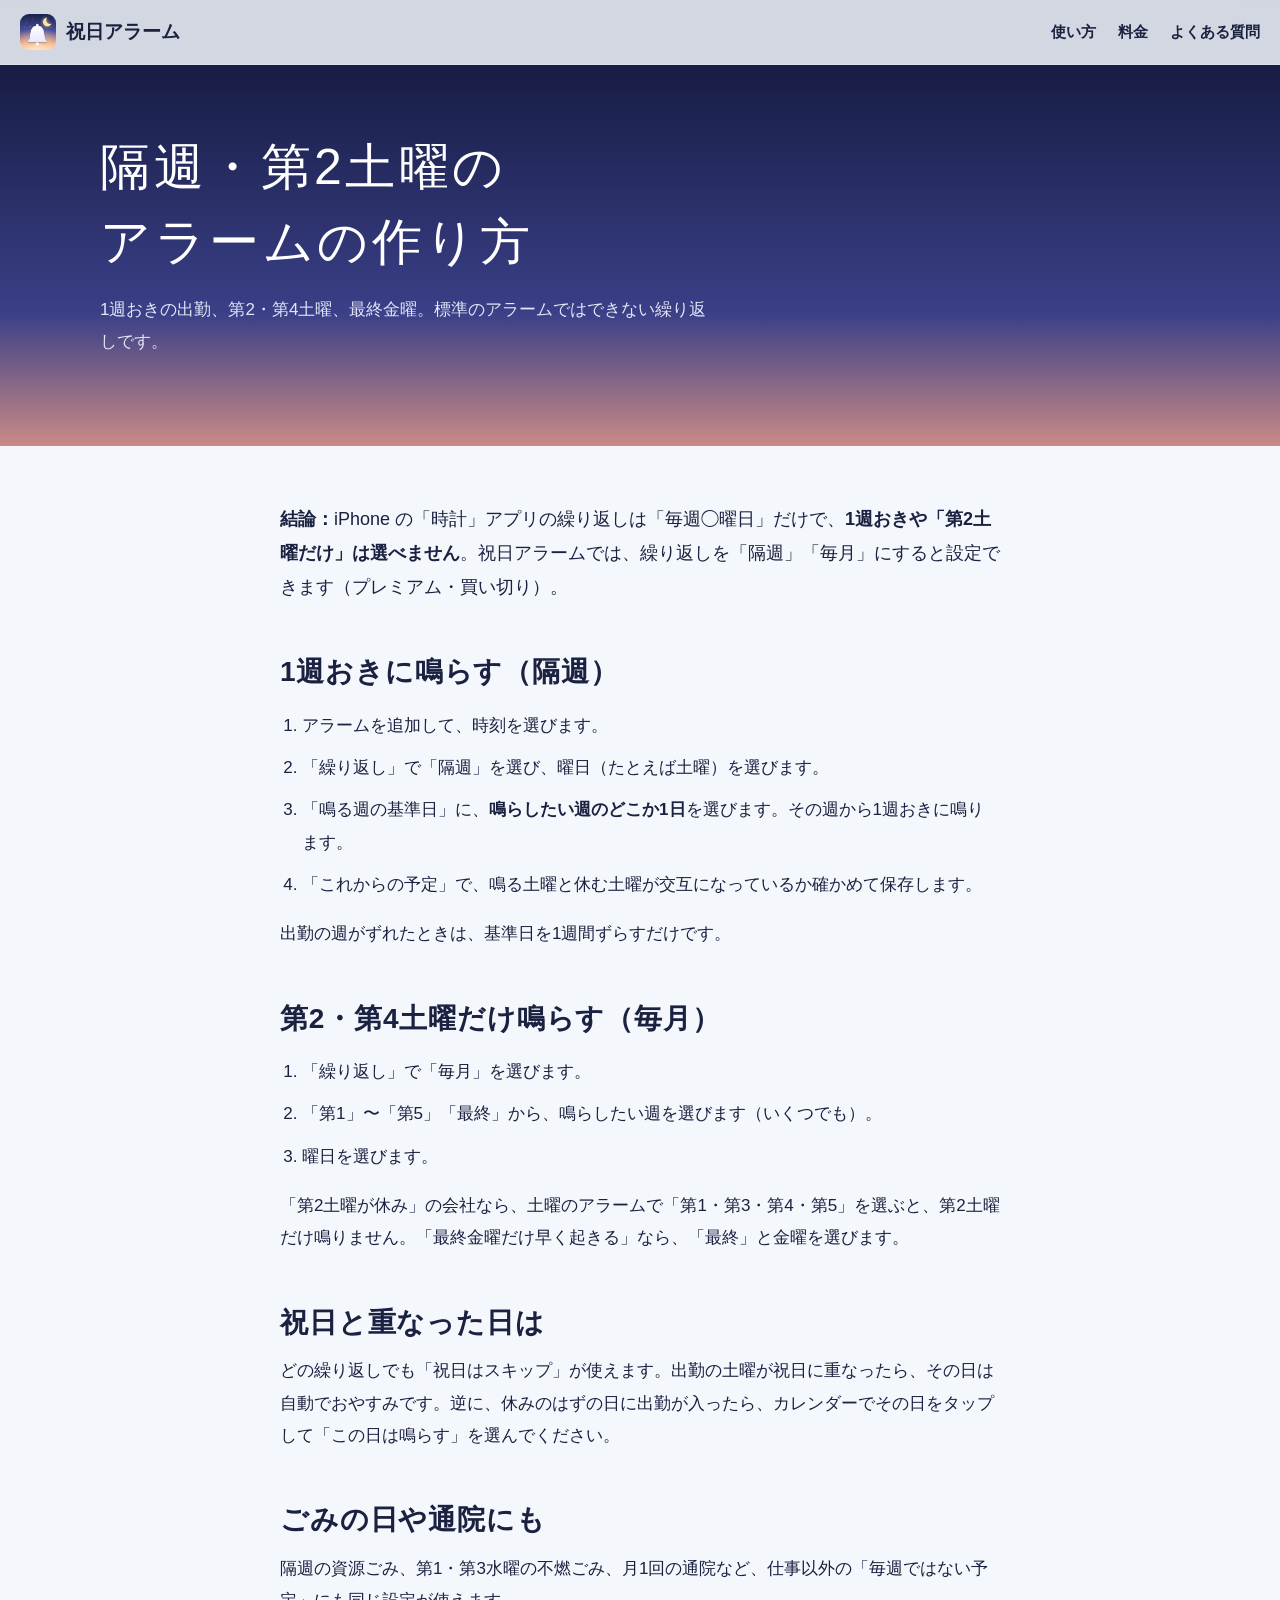
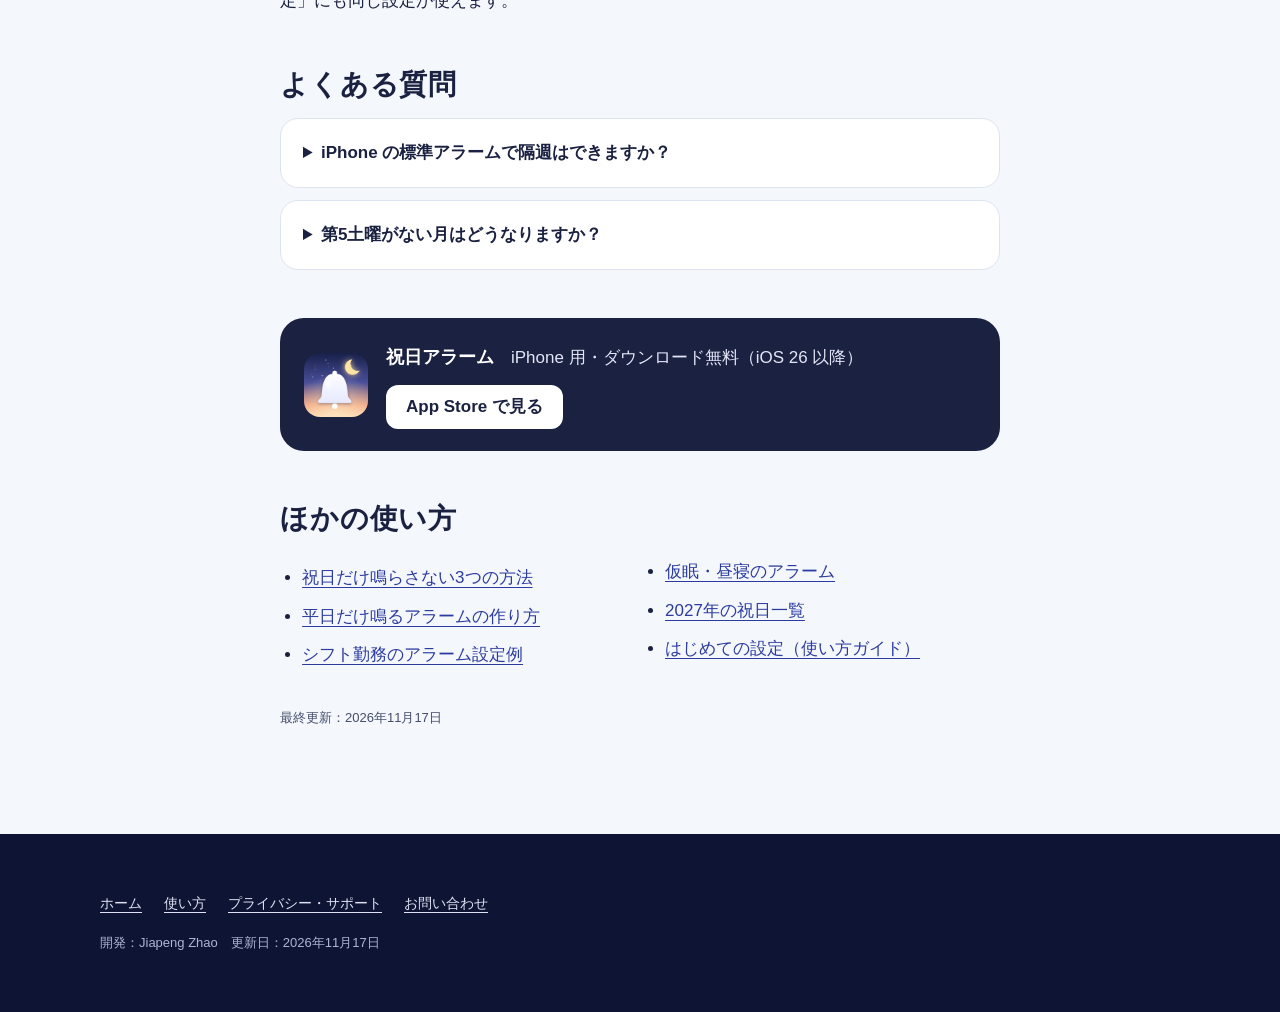
==== biweekly.html @ 5b77fecb "feat: 2.4 の音 5 曲を配信、サイトの文字と空を作り直し、読み物 6 ページを追加 - sounds: 朝のピアノ・朝露のハープ・しゃきっとブラス・祭りの朝（プレミアム）、カフェのボサノバ（" ====
<!doctype html>
<html lang="ja">
<head>
<meta charset="utf-8">
<meta name="viewport" content="width=device-width, initial-scale=1, viewport-fit=cover">
<title>隔週・第2土曜だけ鳴らす（休む）アラームの作り方｜iPhone</title>
<meta name="description" content="iPhone の標準アラームは「毎週」しか選べません。1週おきの土曜出勤、第2・第4土曜だけ休み、最終金曜だけ早起き。祝日アラームでの設定手順をまとめました。">
<link rel="canonical" href="https://zhao73.github.io/holidayalarm-support/biweekly.html">
<meta name="theme-color" content="#0e1433">
<meta property="og:type" content="article">
<meta property="og:title" content="隔週・第2土曜だけ鳴らす（休む）アラームの作り方｜iPhone">
<meta property="og:description" content="iPhone の標準アラームは「毎週」しか選べません。1週おきの土曜出勤、第2・第4土曜だけ休み、最終金曜だけ早起き。祝日アラームでの設定手順をまとめました。">
<meta property="og:url" content="https://zhao73.github.io/holidayalarm-support/biweekly.html">
<meta property="og:image" content="https://zhao73.github.io/holidayalarm-support/assets/og.png">
<meta property="og:image:width" content="1200">
<meta property="og:image:height" content="630">
<meta name="twitter:card" content="summary_large_image">
<link rel="icon" href="assets/icon-64.png" sizes="64x64">
<link rel="apple-touch-icon" href="assets/icon-180.png">
<link rel="stylesheet" href="style.css">
<script type="application/ld+json">[{"@context": "https://schema.org", "@type": "Article", "headline": "隔週・第2土曜だけ鳴らす（休む）アラームの作り方｜iPhone", "description": "iPhone の標準アラームは「毎週」しか選べません。1週おきの土曜出勤、第2・第4土曜だけ休み、最終金曜だけ早起き。祝日アラームでの設定手順をまとめました。", "inLanguage": "ja", "dateModified": "2026-11-17", "mainEntityOfPage": "https://zhao73.github.io/holidayalarm-support/biweekly.html", "author": {"@type": "Person", "name": "Jiapeng Zhao"}, "publisher": {"@type": "Organization", "name": "祝日アラーム", "logo": {"@type": "ImageObject", "url": "https://zhao73.github.io/holidayalarm-support/assets/icon-512.png"}}, "image": "https://zhao73.github.io/holidayalarm-support/assets/og.png"}, {"@context": "https://schema.org", "@type": "FAQPage", "mainEntity": [{"@type": "Question", "name": "iPhone の標準アラームで隔週はできますか？", "acceptedAnswer": {"@type": "Answer", "text": "できません。「時計」アプリの繰り返しは毎週の曜日だけです。"}}, {"@type": "Question", "name": "第5土曜がない月はどうなりますか？", "acceptedAnswer": {"@type": "Answer", "text": "その月は鳴りません。「最終」を選ぶと、第4でも第5でも、その月の最後の土曜に鳴ります。"}}]}]</script>
</head>
<body>
<a class="skip" href="#main">本文へ移動</a>
<header class="site-header" id="header">
  <a class="brand" href="./"><img src="assets/icon-64.png" width="36" height="36" alt="">祝日アラーム</a>
  <nav aria-label="メイン"><a href="guide.html">使い方</a><a class="wide" href="./#price">料金</a><a href="./#faq">よくある質問</a></nav>
</header>
<main id="main">
  <div class="page-top"><div class="wrap">
    <h1>隔週・第2土曜の<br>アラームの作り方</h1>
    <p>1週おきの出勤、第2・第4土曜、最終金曜。標準のアラームではできない繰り返しです。</p>
  </div></div>
  <div class="doc">
    <p><b>結論：</b>iPhone の「時計」アプリの繰り返しは「毎週◯曜日」だけで、<b>1週おきや「第2土曜だけ」は選べません</b>。祝日アラームでは、繰り返しを「隔週」「毎月」にすると設定できます（プレミアム・買い切り）。</p>

    <h2>1週おきに鳴らす（隔週）</h2>
    <ol>
      <li>アラームを追加して、時刻を選びます。</li>
      <li>「繰り返し」で「隔週」を選び、曜日（たとえば土曜）を選びます。</li>
      <li>「鳴る週の基準日」に、<b>鳴らしたい週のどこか1日</b>を選びます。その週から1週おきに鳴ります。</li>
      <li>「これからの予定」で、鳴る土曜と休む土曜が交互になっているか確かめて保存します。</li>
    </ol>
    <p>出勤の週がずれたときは、基準日を1週間ずらすだけです。</p>

    <h2>第2・第4土曜だけ鳴らす（毎月）</h2>
    <ol>
      <li>「繰り返し」で「毎月」を選びます。</li>
      <li>「第1」〜「第5」「最終」から、鳴らしたい週を選びます（いくつでも）。</li>
      <li>曜日を選びます。</li>
    </ol>
    <p>「第2土曜が休み」の会社なら、土曜のアラームで「第1・第3・第4・第5」を選ぶと、第2土曜だけ鳴りません。「最終金曜だけ早く起きる」なら、「最終」と金曜を選びます。</p>

    <h2>祝日と重なった日は</h2>
    <p>どの繰り返しでも「祝日はスキップ」が使えます。出勤の土曜が祝日に重なったら、その日は自動でおやすみです。逆に、休みのはずの日に出勤が入ったら、カレンダーでその日をタップして「この日は鳴らす」を選んでください。</p>

    <h2>ごみの日や通院にも</h2>
    <p>隔週の資源ごみ、第1・第3水曜の不燃ごみ、月1回の通院など、仕事以外の「毎週ではない予定」にも同じ設定が使えます。</p>
<h2>よくある質問</h2>
<details><summary>iPhone の標準アラームで隔週はできますか？</summary><p>できません。「時計」アプリの繰り返しは毎週の曜日だけです。</p></details>
<details><summary>第5土曜がない月はどうなりますか？</summary><p>その月は鳴りません。「最終」を選ぶと、第4でも第5でも、その月の最後の土曜に鳴ります。</p></details>
    <div class="get">
      <img src="assets/icon-180.png" width="64" height="64" alt="">
      <div>
        <p><b>祝日アラーム</b>　iPhone 用・ダウンロード無料（iOS 26 以降）</p>
        <a class="store-link" href="https://apps.apple.com/jp/app/id6788308440">App Store で見る</a>
      </div>
    </div>
    <h2>ほかの使い方</h2>
    <ul class="more"><li><a href="iphone-holiday-alarm.html">祝日だけ鳴らさない3つの方法</a></li><li><a href="weekday-only.html">平日だけ鳴るアラームの作り方</a></li><li><a href="shift.html">シフト勤務のアラーム設定例</a></li><li><a href="nap.html">仮眠・昼寝のアラーム</a></li><li><a href="holidays-2027.html">2027年の祝日一覧</a></li><li><a href="guide.html">はじめての設定（使い方ガイド）</a></li></ul>
    <p class="updated">最終更新：2026年11月17日</p>
  </div>
</main>
<footer class="site-footer">
  <div class="wrap footer-inner" style="padding-top:56px">
    <div class="footer-links" style="margin-top:0">
      <a href="./">ホーム</a><a href="guide.html">使い方</a><a href="privacy.html">プライバシー・サポート</a><a href="mailto:qwe911291860@gmail.com">お問い合わせ</a>
    </div>
    <p class="footer-meta">開発：Jiapeng Zhao　更新日：2026年11月17日</p>
  </div>
</footer>
<script>document.getElementById("header").classList.add("solid");</script>
</body>
</html>
---- style.css ----
/* 祝日アラーム 公式サイト — 2.0「夜明けの空」 */
:root {
  --yoru: #0e1433;
  --yoru-2: #18214a;
  --ai: #2b3b9f;
  --ai-light: #9aa6ff;
  --shinonome: #f2a07b;
  --asa: #f4f7fc;
  --tsuki: #ffe3a6;
  --shu: #b3261e;
  --ink: #1b2140;
  --muted: #454d6b;
  --line: #dde3f0;
  --card: #ffffff;
  /* 2.4：丸ゴシックの極太（Zen Maru Gothic 900）をやめた。iPhone・Mac に入っているヒラギノ角ゴを使い、
     見出しは W6、いちばん大きな見出しだけ W3 の細い字で組む（Web フォントの読み込みもなくなる） */
  --sans: -apple-system, BlinkMacSystemFont, "Hiragino Sans", "Hiragino Kaku Gothic ProN", "Yu Gothic Medium", "Yu Gothic", "Noto Sans JP", "Segoe UI", sans-serif;
  --round: var(--sans);
  --radius: 22px;
}

*, *::before, *::after { box-sizing: border-box; }
html { -webkit-text-size-adjust: 100%; }
body {
  margin: 0;
  background: var(--asa);
  color: var(--ink);
  font: 17px/1.9 var(--sans);
  font-feature-settings: "palt" 1;
}
img { max-width: 100%; height: auto; display: block; }
a { color: var(--ai); text-underline-offset: 4px; }
a:focus-visible, button:focus-visible, summary:focus-visible {
  outline: 3px solid var(--shinonome);
  outline-offset: 4px;
  border-radius: 8px;
}
h1, h2, h3 { font-family: var(--sans); font-weight: 600; line-height: 1.45; letter-spacing: .03em; margin: 0; }
h2 { font-size: clamp(28px, 4.4vw, 44px); }
h3 { font-size: 22px; font-weight: 600; }
p { margin: 0 0 1em; }
.wrap { width: min(1080px, 100% - 40px); margin-inline: auto; }
.skip { position: absolute; left: -999px; top: 8px; background: #fff; padding: 8px 14px; border-radius: 10px; z-index: 50; }
.skip:focus { left: 12px; }

/* ヘッダー */
.site-header {
  position: fixed; inset: 0 0 auto; z-index: 20;
  display: flex; align-items: center; justify-content: space-between; gap: 16px;
  padding: 14px 20px;
  color: #fff;
  transition: background .35s ease, color .35s ease, box-shadow .35s ease;
}
.site-header.solid {
  background: rgba(244, 247, 252, .86);
  backdrop-filter: saturate(1.4) blur(14px);
  -webkit-backdrop-filter: saturate(1.4) blur(14px);
  color: var(--ink);
  box-shadow: 0 1px 0 var(--line);
}
.brand { display: flex; align-items: center; gap: 10px; color: inherit; text-decoration: none; font-family: var(--round); font-weight: 600; font-size: 19px; }
.brand img { width: 36px; height: 36px; border-radius: 9px; }
.site-header nav { display: flex; gap: 22px; font-size: 15px; font-weight: 600; }
.site-header nav a { color: inherit; text-decoration: none; }
.site-header nav a:hover { text-decoration: underline; }

/* ヒーロー：スクロールで夜 → 朝 */
.hero { position: relative; height: 260vh; background: var(--yoru); }
.hero-stage { position: sticky; top: 0; height: 100vh; height: 100svh; overflow: hidden; color: #fff; }
#sky { position: absolute; inset: 0; width: 100%; height: 100%; }
.hero-copy {
  position: relative; z-index: 2;
  width: min(1080px, 100% - 40px); margin: 0 auto;
  padding-top: clamp(110px, 17vh, 170px);
}
.hero h1 { font-size: clamp(38px, 6.6vw, 84px); font-weight: 300; letter-spacing: .09em; line-height: 1.38; text-shadow: 0 2px 30px rgba(8, 12, 34, .45); }
/* WebGL が使えないとき：同じ色の止まった空 */
.hero-stage.no-gl { background: linear-gradient(180deg, #060818 0%, #131a3c 62%, #2b2f66 100%); }
.hero-stage.no-gl.lit { background: linear-gradient(180deg, #264dad 0%, #9eb8ee 70%, #fdd4a9 100%); }
.hero .lead { font-size: clamp(16px, 1.7vw, 19px); font-weight: 400; line-height: 2.05; letter-spacing: .04em; max-width: 31em; margin-top: 22px; color: rgba(255, 255, 255, .94); text-shadow: 0 1px 14px rgba(8, 12, 34, .5); }
.hero-actions { display: flex; flex-wrap: wrap; align-items: center; gap: 14px 22px; margin-top: 26px; }
.hint { font-size: 14px; opacity: .85; transition: opacity .4s; }

.store-btn {
  display: inline-flex; align-items: center; gap: 10px;
  background: #fff; color: var(--ink);
  font-weight: 600; text-decoration: none;
  padding: 12px 20px 12px 16px; border-radius: 14px;
  box-shadow: 0 10px 30px rgba(14, 20, 51, .25);
  transition: transform .2s cubic-bezier(.2, .8, .2, 1), box-shadow .2s;
}
.store-btn:hover { transform: translateY(-2px); box-shadow: 0 14px 34px rgba(14, 20, 51, .32); }
.store-btn svg { width: 22px; height: 22px; }
.store-btn small { display: block; font-size: 11px; font-weight: 600; opacity: .7; line-height: 1.2; }
.store-btn span { line-height: 1.25; }
.store-btn.dark { background: var(--ai); color: #fff; }

/* 1 週間のストリップ */
.week {
  position: absolute; z-index: 2; left: 50%; bottom: clamp(26px, 7vh, 70px);
  transform: translateX(-50%);
  display: grid; grid-template-columns: repeat(7, minmax(0, 1fr)); gap: 10px;
  width: min(760px, 100% - 28px);
}
.day {
  position: relative;
  background: rgba(255, 255, 255, .14);
  border: 1px solid rgba(255, 255, 255, .28);
  -webkit-backdrop-filter: blur(10px); backdrop-filter: blur(10px);
  border-radius: 18px; padding: 10px 4px 12px; text-align: center;
  font-family: var(--round); color: #fff;
  transition: background .6s, color .6s, border-color .6s;
}
.day .wd { font-size: 13px; font-weight: 600; opacity: .9; }
.day .dt { font-size: 20px; font-weight: 600; line-height: 1.3; }
.day .mark { position: relative; height: 34px; margin: 4px 0 2px; }
.day .mark svg { position: absolute; left: 50%; top: 50%; width: 30px; height: 30px; transform: translate(-50%, -50%); transition: transform .8s cubic-bezier(.3, 1.4, .5, 1), opacity .5s; }
.day .cap { font-size: 12px; font-weight: 600; min-height: 1.4em; white-space: nowrap; }
.day.off .mark .sun { opacity: 0; }
.day.off { opacity: .72; }
.day.holiday .wd, .day.holiday .dt { color: #ffd0c8; }
.day .zzz { position: absolute; right: 6px; top: 34px; font-size: 12px; font-weight: 600; color: var(--tsuki); opacity: 0; }
/* 朝になったら（JS が .morning を付ける） */
.hero-stage.lit .day { background: rgba(255, 255, 255, .82); color: var(--ink); border-color: rgba(255, 255, 255, .9); }
.hero-stage.lit .day.holiday .wd, .hero-stage.lit .day.holiday .dt, .hero-stage.lit .day.holiday .cap { color: var(--shu); }
.day .moon { opacity: 0; transform: translate(-50%, 40%) scale(.6); }
.day.rest .sun { opacity: 0; transform: translate(-50%, 70%) scale(.5); }
.day.rest .moon { opacity: 1; transform: translate(-50%, -50%) scale(1); }
.day.rest .zzz { animation: zzz 2.4s ease-in-out infinite; }
@keyframes zzz {
  0% { opacity: 0; transform: translate(0, 4px); }
  30% { opacity: 1; }
  100% { opacity: 0; transform: translate(8px, -14px); }
}

/* セクション共通 */
.section { padding: clamp(80px, 12vw, 140px) 0; }
.section-head { max-width: 640px; margin-bottom: 48px; }
.section-head p { color: var(--muted); margin-top: 14px; }

/* できること：実画面と一言を左右交互に */
.feature {
  display: grid; grid-template-columns: 1fr 1fr; gap: clamp(28px, 6vw, 88px);
  align-items: center; margin-bottom: clamp(70px, 10vw, 120px);
}
.feature:nth-child(even) .phone { order: 2; }
.feature h3 { font-size: clamp(24px, 3.2vw, 32px); font-weight: 600; margin-bottom: 14px; }
.feature p { color: var(--muted); }
.feature .tag { display: inline-block; font-family: var(--round); font-weight: 600; font-size: 14px; color: var(--ai); margin-bottom: 8px; }
.phone {
  justify-self: center; width: min(300px, 78vw);
  border-radius: 46px; padding: 10px; background: var(--ink);
  box-shadow: 0 30px 60px -20px rgba(27, 33, 64, .45);
  transform: translateY(40px); opacity: 0;
  transition: transform 1s cubic-bezier(.2, .8, .2, 1), opacity 1s;
}
.phone img { border-radius: 37px; width: 100%; }
.phone.in { transform: none; opacity: 1; }
.checks { list-style: none; padding: 0; margin: 18px 0 0; }
.checks li { position: relative; padding-left: 30px; margin: 8px 0; }
.checks li::before {
  content: ""; position: absolute; left: 0; top: .55em; width: 18px; height: 18px; border-radius: 50%;
  background: radial-gradient(circle at 35% 35%, #fff4d6, var(--tsuki) 60%, #f3c96b);
}

/* 音 */
.sounds { background: var(--yoru); color: #fff; overflow: hidden; }
.sounds .section-head p { color: #c9cfe8; }
.sound-stage { display: grid; grid-template-columns: 1.05fr 1fr; gap: 40px; align-items: center; }
#halo { width: 100%; aspect-ratio: 1; max-width: 460px; justify-self: center; }
.sound-list { display: grid; grid-template-columns: 1fr 1fr; gap: 12px; }
.sound {
  display: flex; align-items: center; gap: 12px; width: 100%;
  background: rgba(255, 255, 255, .07); border: 1px solid rgba(255, 255, 255, .16);
  color: #fff; font: inherit; text-align: left;
  border-radius: 16px; padding: 12px 14px; cursor: pointer;
  transition: background .25s, border-color .25s;
}
.sound:hover { background: rgba(255, 255, 255, .12); }
.sound[aria-pressed="true"] { background: rgba(255, 227, 166, .16); border-color: var(--tsuki); }
.sound .ic { flex: none; width: 38px; height: 38px; border-radius: 50%; display: grid; place-items: center; background: var(--tsuki); color: var(--yoru); }
.sound .ic svg { width: 16px; height: 16px; }
.sound b { display: block; font-family: var(--round); font-weight: 600; font-size: 16px; line-height: 1.35; }
.sound small { color: #c9cfe8; font-size: 13px; }
.sound-note { color: #c9cfe8; font-size: 14px; margin-top: 18px; }

/* 料金 */
.plans { display: grid; grid-template-columns: 1fr 1fr; gap: 20px; }
.plan { background: var(--card); border-radius: var(--radius); padding: 30px 28px; border: 1px solid var(--line); }
.plan.premium { background: linear-gradient(170deg, #1e2a62 0%, #3b3f86 55%, #b77f86 100%); color: #fff; border: none; }
.plan .price { font-family: var(--round); font-weight: 600; font-size: 40px; line-height: 1.2; margin: 6px 0 4px; }
.plan .price small { font-size: 16px; font-weight: 600; }
.plan ul { padding-left: 1.2em; margin: 16px 0 0; }
.plan li { margin: 6px 0; }
.plan.premium .sub { color: #e6e3ff; }
.legacy {
  margin-top: 22px; display: flex; gap: 16px; align-items: flex-start;
  background: #fff; border: 2px solid var(--tsuki); border-radius: var(--radius); padding: 20px 24px;
}
.legacy svg { flex: none; width: 34px; height: 34px; }
.legacy h3 { font-size: 19px; margin-bottom: 4px; }
.legacy p { margin: 0; color: var(--muted); }

/* よくある質問 */
.faq details { background: var(--card); border: 1px solid var(--line); border-radius: 18px; padding: 4px 22px; margin-bottom: 12px; }
.faq summary { cursor: pointer; font-family: var(--round); font-weight: 600; font-size: 18px; padding: 14px 0; list-style: none; display: flex; justify-content: space-between; gap: 12px; }
.faq summary::-webkit-details-marker { display: none; }
.faq summary::after { content: "＋"; color: var(--ai); transition: transform .3s; }
.faq details[open] summary::after { transform: rotate(45deg); }
.faq details p { color: var(--muted); }

/* フッター：夜空 */
.site-footer { position: relative; background: var(--yoru); color: #dfe3f5; overflow: hidden; }
#footerSky { position: absolute; inset: 0; width: 100%; height: 100%; }
.footer-inner { position: relative; padding: 110px 0 44px; }
.footer-inner h2 { color: #fff; margin-bottom: 16px; font-weight: 300; letter-spacing: .08em; }
.nb { white-space: nowrap; }
.footer-inner .store-btn { margin-top: 12px; }
.footer-inner p { max-width: 34em; }
.footer-links { display: flex; flex-wrap: wrap; gap: 8px 22px; margin-top: 60px; font-size: 14px; }
.footer-links a { color: #dfe3f5; }
.footer-meta { font-size: 13px; color: #aeb5d6; margin-top: 14px; }

/* 読み物ページ（使い方・プライバシー） */
.page-top { background: linear-gradient(180deg, var(--yoru) 0%, #3a3f87 70%, #c98a86 100%); color: #fff; padding: 130px 0 70px; }
.page-top h1 { font-size: clamp(30px, 5vw, 50px); font-weight: 300; letter-spacing: .07em; line-height: 1.5; }
.page-top p { margin-top: 14px; color: #e3e6f7; max-width: 36em; }
.doc { max-width: 760px; margin: 0 auto; padding: 56px 20px 90px; }
.doc h2 { font-size: clamp(22px, 3vw, 28px); margin: 48px 0 12px; }
.doc h3 { font-size: 19px; margin: 26px 0 8px; }
.doc ol, .doc ul { padding-left: 1.3em; }
.doc li { margin: 6px 0; }
.note { background: #fff; border-left: 5px solid var(--shinonome); border-radius: 0 14px 14px 0; padding: 14px 20px; }
.step { display: grid; grid-template-columns: 1fr 190px; gap: 26px; align-items: start; }
.step img { border-radius: 26px; border: 7px solid var(--ink); }

@media (max-width: 760px) {
  .site-header nav { gap: 14px; font-size: 14px; }
  .site-header nav .wide { display: none; }
  .feature, .sound-stage, .plans, .step { grid-template-columns: 1fr; }
  .feature:nth-child(even) .phone { order: 0; }
  .week { gap: 5px; }
  .day { border-radius: 13px; padding: 7px 2px 9px; }
  .day .dt { font-size: 16px; }
  .day .cap { font-size: 10px; }
  .day .mark { height: 28px; }
  .day .mark svg { width: 24px; height: 24px; }
  .sound-list { grid-template-columns: 1fr; }
  #halo { max-width: 300px; }
  .step img { width: 180px; }
}

@media (prefers-reduced-motion: reduce) {
  .hero { height: auto; }
  .hero-stage { position: relative; height: 100vh; height: 100svh; }
  .phone { transform: none; opacity: 1; transition: none; }
  .day .mark svg, .day { transition: none; }
  .day.rest .zzz { animation: none; opacity: 1; }
  .store-btn { transition: none; }
}

/* ---------- 読み物ページ（2.4：検索から来た人向けの解説） ---------- */
.doc > p:first-child { font-size: 18px; }
.doc ol li { margin: 10px 0; }
.table-wrap { overflow-x: auto; margin: 18px -4px; padding: 0 4px; -webkit-overflow-scrolling: touch; }
.doc table { border-collapse: collapse; width: 100%; background: var(--card); border-radius: 16px; overflow: hidden; font-size: 15px; }
.doc caption { text-align: left; font-family: var(--round); font-weight: 600; padding: 0 2px 10px; }
.doc th, .doc td { padding: 12px 14px; text-align: left; vertical-align: top; border-bottom: 1px solid var(--line); line-height: 1.6; }
.doc tbody tr:last-child th, .doc tbody tr:last-child td { border-bottom: 0; }
.doc thead th { background: var(--ink); color: #fff; font-family: var(--round); font-weight: 600; white-space: nowrap; }
.doc tbody th { font-family: var(--round); font-weight: 600; white-space: nowrap; }
table.compare { min-width: 620px; }
table.compare td:last-child { background: rgba(242, 160, 123, .14); font-weight: 600; }
table.holidays td:first-child { font-variant-numeric: tabular-nums; white-space: nowrap; }
table.holidays .wd { width: 3.5em; }
table.holidays .sat { color: #2f5fc4; }
table.holidays .sun { color: #c0392b; }
.doc details { background: var(--card); border: 1px solid var(--line); border-radius: 18px; padding: 4px 22px; margin-bottom: 12px; }
.doc summary { cursor: pointer; font-family: var(--round); font-weight: 600; font-size: 17px; padding: 14px 0; }
.doc details p { color: var(--muted); margin-top: 0; }
.get { display: flex; gap: 18px; align-items: center; background: var(--ink); color: #fff; border-radius: 24px; padding: 22px 24px; margin: 48px 0 0; }
.get img { border-radius: 16px; flex: none; }
.get p { margin: 0 0 10px; color: #e3e6f7; }
.get b { font-family: var(--round); font-size: 18px; color: #fff; }
.store-link { display: inline-block; background: #fff; color: var(--ink); font-family: var(--round); font-weight: 600; text-decoration: none; padding: 10px 20px; border-radius: 12px; min-height: 44px; line-height: 24px; }
.store-link:hover { background: var(--shinonome); }
.more { columns: 2; column-gap: 28px; }
.more li { break-inside: avoid; }
.updated { font-size: 13px; color: var(--muted); margin-top: 32px; }
@media (max-width: 640px) {
  .more { columns: 1; }
  .get { flex-direction: column; align-items: flex-start; }
  .doc th, .doc td { padding: 10px 11px; }
}
.guide-links { list-style: none; padding: 0; margin: 0; display: grid; grid-template-columns: repeat(3, 1fr); gap: 14px; }
.guide-links a { display: block; height: 100%; background: var(--card); border: 1px solid var(--line); border-radius: 18px; padding: 18px 20px; color: var(--ink); text-decoration: none; transition: border-color .2s, transform .2s; }
.guide-links a:hover { border-color: var(--ai); transform: translateY(-2px); }
.guide-links b { display: block; font-family: var(--round); font-weight: 600; font-size: 17px; line-height: 1.45; }
.guide-links span { display: block; color: var(--muted); font-size: 14px; margin-top: 6px; }
@media (max-width: 900px) { .guide-links { grid-template-columns: 1fr 1fr; } }
@media (max-width: 560px) { .guide-links { grid-template-columns: 1fr; } }
@media (prefers-reduced-motion: reduce) { .guide-links a { transition: none; } }
/* スマホ：比較表は 1 行＝1 枚のカードにする（横スクロールで 3 列目が隠れないように） */
@media (max-width: 640px) {
  table.compare { min-width: 0; background: none; border-radius: 0; }
  table.compare thead { position: absolute; width: 1px; height: 1px; overflow: hidden; clip-path: inset(50%); }
  table.compare, table.compare tbody, table.compare tr, table.compare th, table.compare td { display: block; }
  table.compare tr { background: var(--card); border: 1px solid var(--line); border-radius: 16px; margin-bottom: 12px; overflow: hidden; }
  table.compare tbody th { background: var(--ink); color: #fff; border-bottom: 0; white-space: normal; }
  table.compare td { display: grid; grid-template-columns: 8.5em 1fr; gap: 10px; border-bottom: 1px solid var(--line); }
  table.compare td:last-child { border-bottom: 0; }
  table.compare td::before { content: attr(data-label); font-family: var(--round); font-weight: 600; font-size: 13px; color: var(--muted); }
}
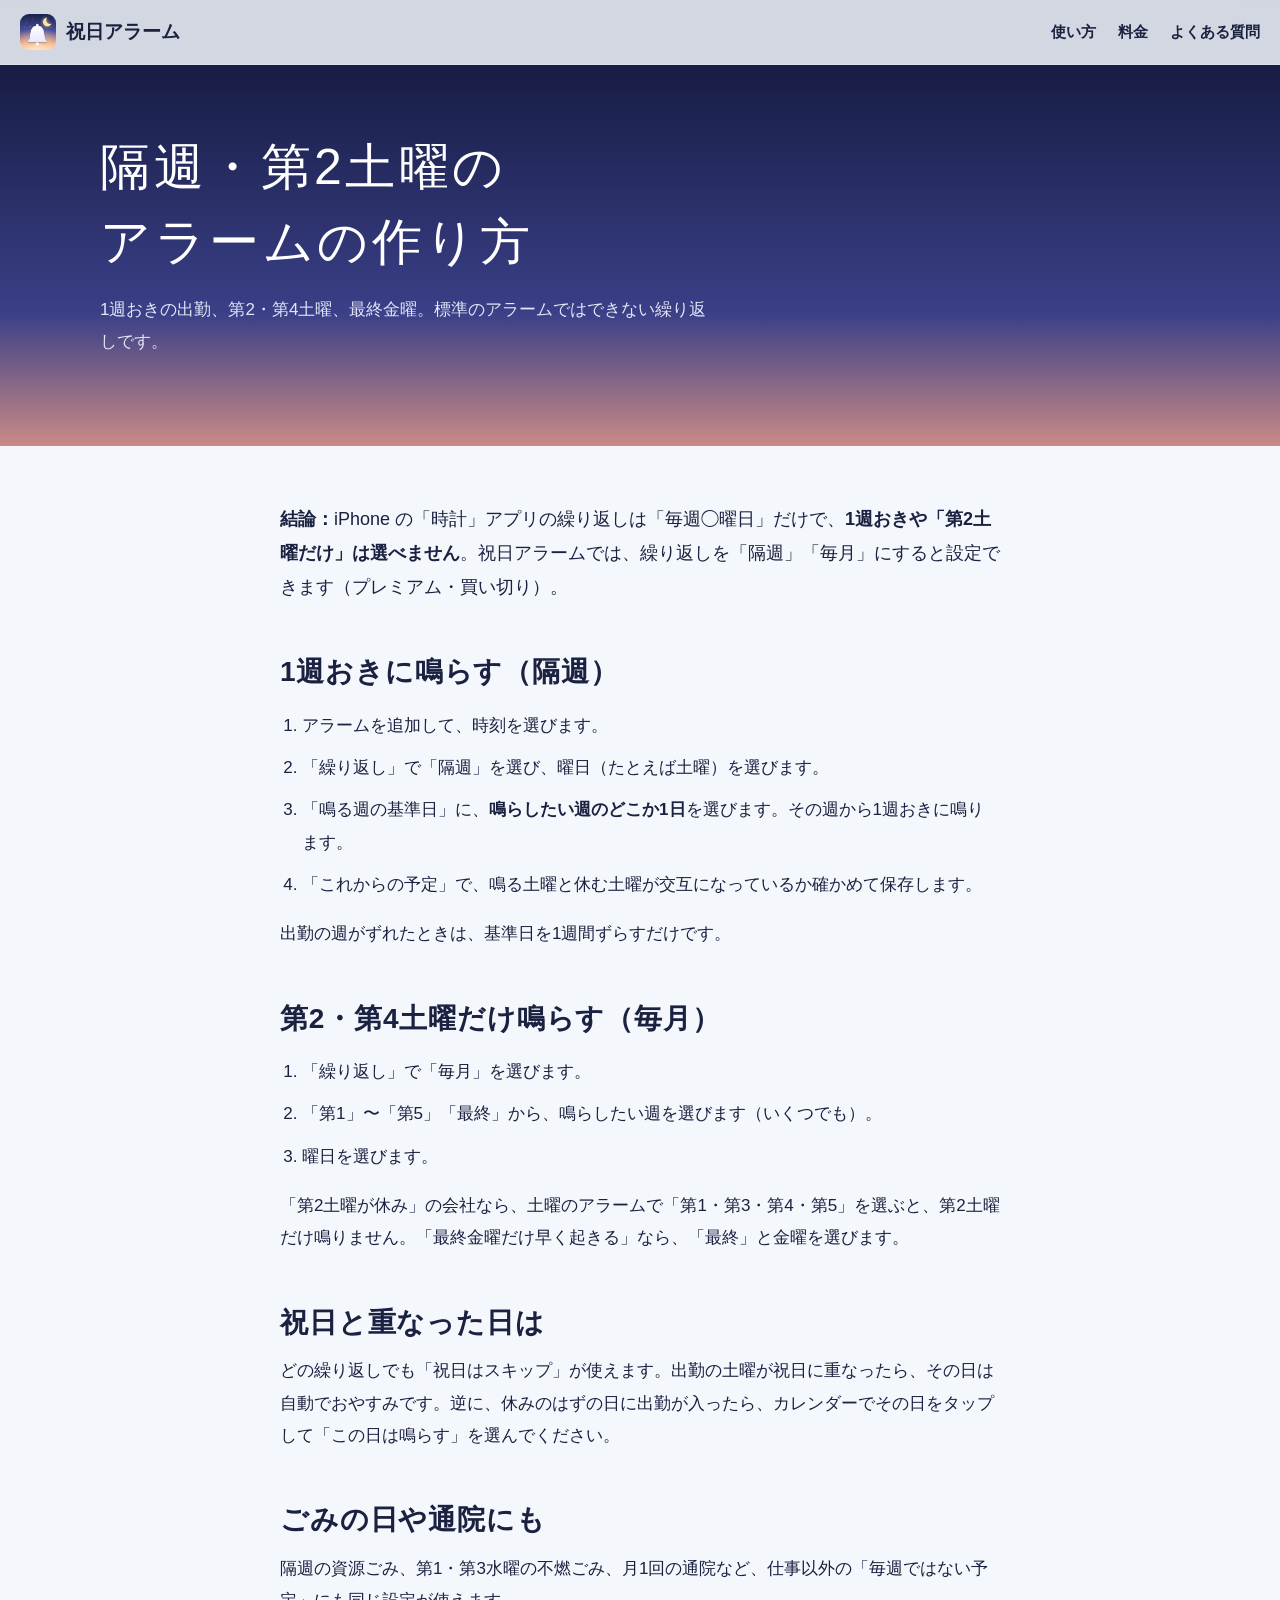
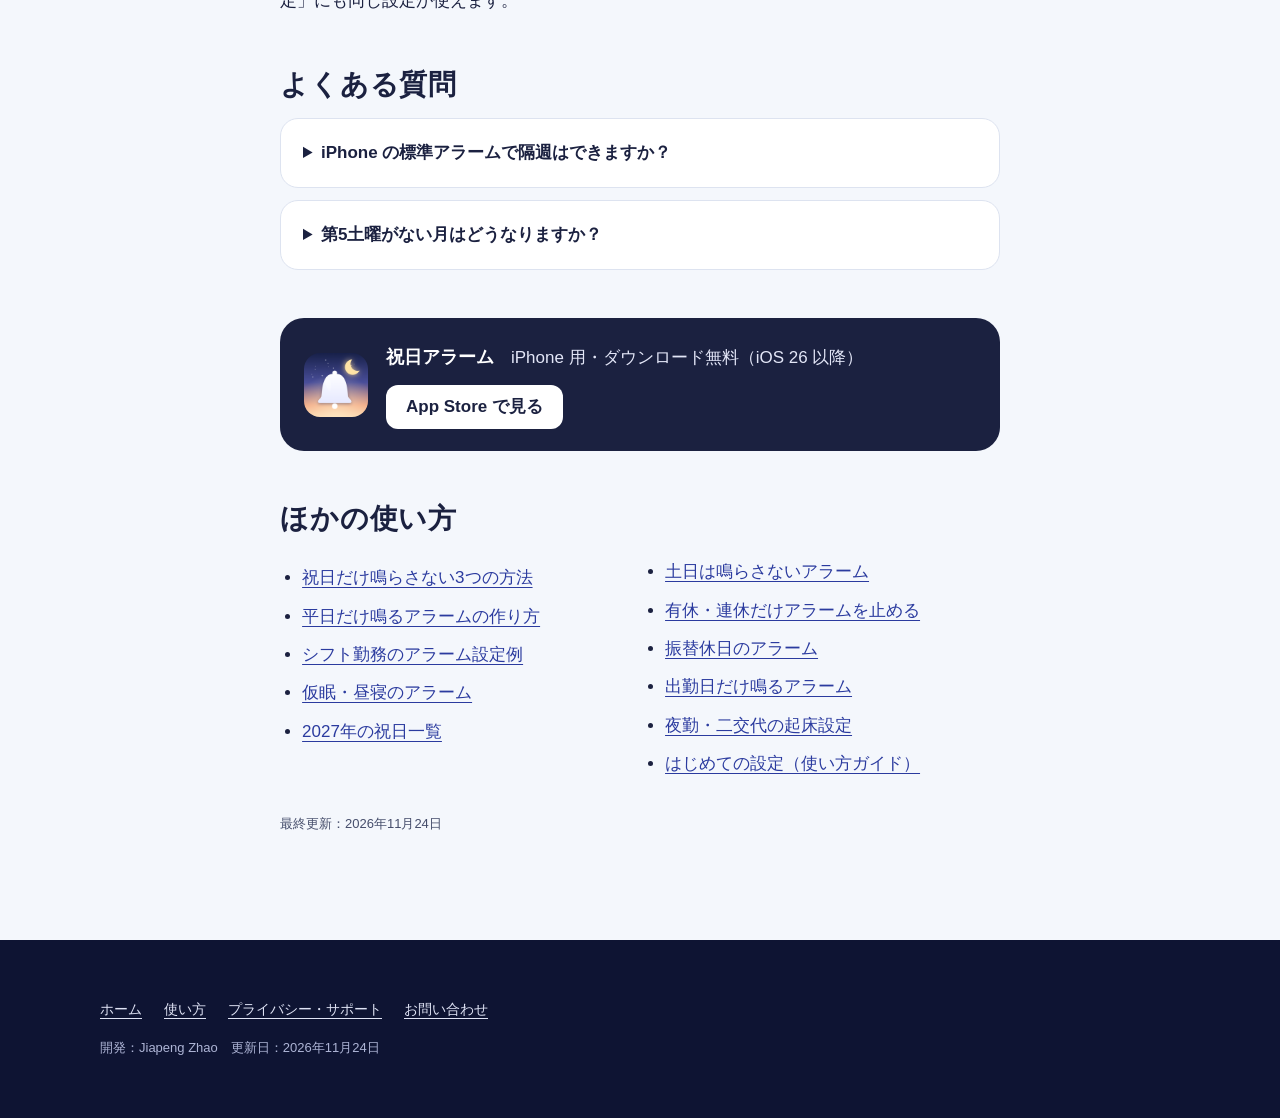
==== commit 28025c60: "feat: Flow Music の音 13 曲を配信、使われていない 6 曲を retired へ、読み物 5 ページを追加 - 新しい音：ハワイアン・ケルト・アンビエント・ギターロック・ジャズトリ" ====
--- a/biweekly.html
+++ b/biweekly.html
@@ -18,7 +18,7 @@
 <link rel="icon" href="assets/icon-64.png" sizes="64x64">
 <link rel="apple-touch-icon" href="assets/icon-180.png">
 <link rel="stylesheet" href="style.css">
-<script type="application/ld+json">[{"@context": "https://schema.org", "@type": "Article", "headline": "隔週・第2土曜だけ鳴らす（休む）アラームの作り方｜iPhone", "description": "iPhone の標準アラームは「毎週」しか選べません。1週おきの土曜出勤、第2・第4土曜だけ休み、最終金曜だけ早起き。祝日アラームでの設定手順をまとめました。", "inLanguage": "ja", "dateModified": "2026-11-17", "mainEntityOfPage": "https://zhao73.github.io/holidayalarm-support/biweekly.html", "author": {"@type": "Person", "name": "Jiapeng Zhao"}, "publisher": {"@type": "Organization", "name": "祝日アラーム", "logo": {"@type": "ImageObject", "url": "https://zhao73.github.io/holidayalarm-support/assets/icon-512.png"}}, "image": "https://zhao73.github.io/holidayalarm-support/assets/og.png"}, {"@context": "https://schema.org", "@type": "FAQPage", "mainEntity": [{"@type": "Question", "name": "iPhone の標準アラームで隔週はできますか？", "acceptedAnswer": {"@type": "Answer", "text": "できません。「時計」アプリの繰り返しは毎週の曜日だけです。"}}, {"@type": "Question", "name": "第5土曜がない月はどうなりますか？", "acceptedAnswer": {"@type": "Answer", "text": "その月は鳴りません。「最終」を選ぶと、第4でも第5でも、その月の最後の土曜に鳴ります。"}}]}]</script>
+<script type="application/ld+json">[{"@context": "https://schema.org", "@type": "Article", "headline": "隔週・第2土曜だけ鳴らす（休む）アラームの作り方｜iPhone", "description": "iPhone の標準アラームは「毎週」しか選べません。1週おきの土曜出勤、第2・第4土曜だけ休み、最終金曜だけ早起き。祝日アラームでの設定手順をまとめました。", "inLanguage": "ja", "dateModified": "2026-11-24", "mainEntityOfPage": "https://zhao73.github.io/holidayalarm-support/biweekly.html", "author": {"@type": "Person", "name": "Jiapeng Zhao"}, "publisher": {"@type": "Organization", "name": "祝日アラーム", "logo": {"@type": "ImageObject", "url": "https://zhao73.github.io/holidayalarm-support/assets/icon-512.png"}}, "image": "https://zhao73.github.io/holidayalarm-support/assets/og.png"}, {"@context": "https://schema.org", "@type": "FAQPage", "mainEntity": [{"@type": "Question", "name": "iPhone の標準アラームで隔週はできますか？", "acceptedAnswer": {"@type": "Answer", "text": "できません。「時計」アプリの繰り返しは毎週の曜日だけです。"}}, {"@type": "Question", "name": "第5土曜がない月はどうなりますか？", "acceptedAnswer": {"@type": "Answer", "text": "その月は鳴りません。「最終」を選ぶと、第4でも第5でも、その月の最後の土曜に鳴ります。"}}]}]</script>
 </head>
 <body>
 <a class="skip" href="#main">本文へ移動</a>
@@ -67,8 +67,8 @@
       </div>
     </div>
     <h2>ほかの使い方</h2>
-    <ul class="more"><li><a href="iphone-holiday-alarm.html">祝日だけ鳴らさない3つの方法</a></li><li><a href="weekday-only.html">平日だけ鳴るアラームの作り方</a></li><li><a href="shift.html">シフト勤務のアラーム設定例</a></li><li><a href="nap.html">仮眠・昼寝のアラーム</a></li><li><a href="holidays-2027.html">2027年の祝日一覧</a></li><li><a href="guide.html">はじめての設定（使い方ガイド）</a></li></ul>
-    <p class="updated">最終更新：2026年11月17日</p>
+    <ul class="more"><li><a href="iphone-holiday-alarm.html">祝日だけ鳴らさない3つの方法</a></li><li><a href="weekday-only.html">平日だけ鳴るアラームの作り方</a></li><li><a href="shift.html">シフト勤務のアラーム設定例</a></li><li><a href="nap.html">仮眠・昼寝のアラーム</a></li><li><a href="holidays-2027.html">2027年の祝日一覧</a></li><li><a href="weekend-off.html">土日は鳴らさないアラーム</a></li><li><a href="paid-leave.html">有休・連休だけアラームを止める</a></li><li><a href="furikae-kyujitsu.html">振替休日のアラーム</a></li><li><a href="workday-only.html">出勤日だけ鳴るアラーム</a></li><li><a href="night-shift.html">夜勤・二交代の起床設定</a></li><li><a href="guide.html">はじめての設定（使い方ガイド）</a></li></ul>
+    <p class="updated">最終更新：2026年11月24日</p>
   </div>
 </main>
 <footer class="site-footer">
@@ -76,7 +76,7 @@
     <div class="footer-links" style="margin-top:0">
       <a href="./">ホーム</a><a href="guide.html">使い方</a><a href="privacy.html">プライバシー・サポート</a><a href="mailto:qwe911291860@gmail.com">お問い合わせ</a>
     </div>
-    <p class="footer-meta">開発：Jiapeng Zhao　更新日：2026年11月17日</p>
+    <p class="footer-meta">開発：Jiapeng Zhao　更新日：2026年11月24日</p>
   </div>
 </footer>
 <script>document.getElementById("header").classList.add("solid");</script>
